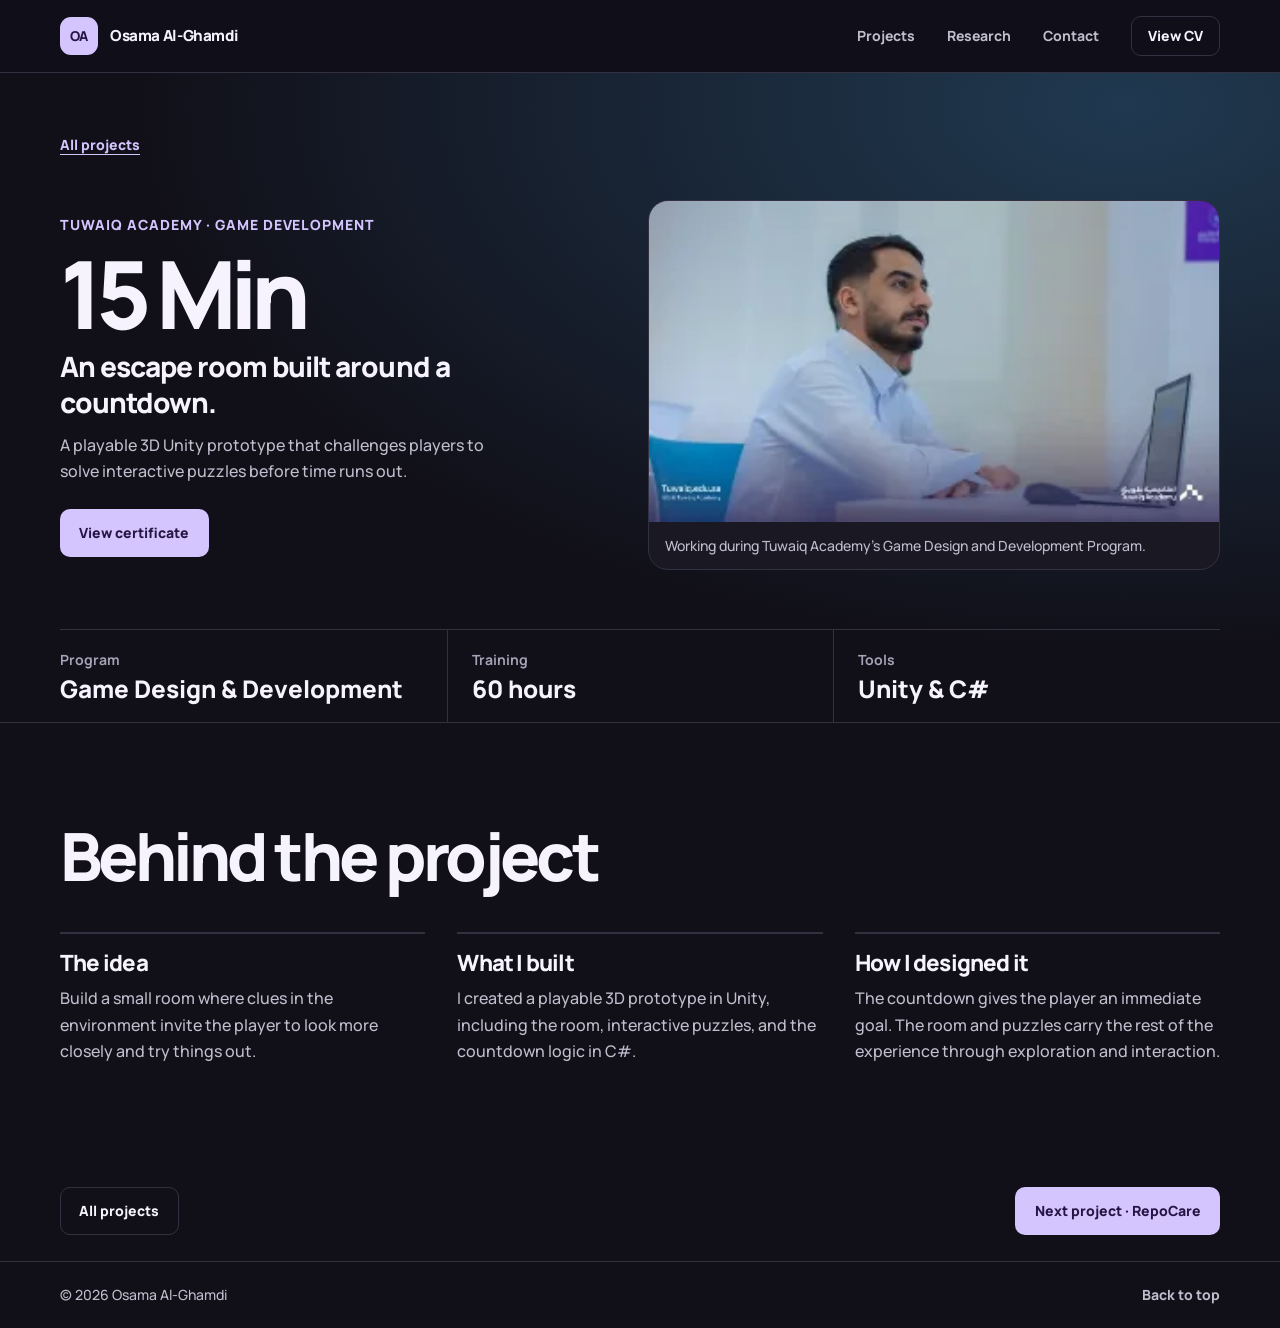
==== projects/15-min/index.html @ 0b1d333f "Refresh portfolio and add project case studies" ====
<!doctype html>
<html lang="en" class="no-js">
<head>
  <meta charset="utf-8">
  <meta name="viewport" content="width=device-width, initial-scale=1">
  <title>15 Min | Osama Al-Ghamdi</title>
  <meta name="description" content="A playable 3D Unity prototype that challenges players to solve interactive puzzles before time runs out.">
  <meta name="theme-color" content="#111019">
  <link rel="icon" href="../../assets/images/monogram.svg" type="image/svg+xml">
  <link rel="preload" href="../../assets/fonts/manrope-latin.woff2" as="font" type="font/woff2" crossorigin>
  <link rel="stylesheet" href="../../css/style.css">
  <script src="../../js/main.js" defer></script>
</head>
<body class="case-page case-15-min">
  <a class="skip-link" href="#main-content">Skip to content</a>
  <header class="site-header">
    <div class="container nav-wrap">
      <a class="brand" href="../../index.html"><span class="monogram" aria-hidden="true">OA</span><span>Osama Al-Ghamdi</span></a>
      <button class="nav-toggle" type="button" aria-expanded="false" aria-controls="primary-nav">Menu</button>
      <nav class="primary-nav" id="primary-nav" aria-label="Primary navigation">
        <a href="../../index.html#projects">Projects</a>
        <a href="../../index.html#research">Research</a>
        <a href="../../index.html#contact">Contact</a>
        <a class="button button-outline" href="../../assets/documents/osama-alghamdi-cv.pdf" target="_blank" rel="noopener">View CV</a>
      </nav>
    </div>
  </header>

  <main id="main-content" tabindex="-1">
    <section class="case-hero" aria-labelledby="case-title">
      <div class="container">
        <a class="case-back" href="../../index.html#projects">All projects</a>
        <div class="case-layout">
          <div class="case-copy">
            <p class="eyebrow">Tuwaiq Academy · Game development</p>
            <h1 id="case-title">15 Min</h1>
            <p class="case-lead">An escape room built around a countdown.</p>
            <p>A playable 3D Unity prototype that challenges players to solve interactive puzzles before time runs out.</p>
            <div class="action-row">
              <a class="button" href="../../assets/certificates/game-design-tuwaiq.pdf" target="_blank" rel="noopener">View certificate</a>
            </div>
          </div>
          <figure class="case-photo"><img src="media/tuwaiq-academy.webp" alt="Osama working at a laptop during the Tuwaiq Academy program" width="320" height="180" fetchpriority="high"><figcaption>Working during Tuwaiq Academy’s Game Design and Development Program.</figcaption></figure>
        </div>
      </div>
      <dl class="container case-facts">
        <div><dt>Program</dt><dd>Game Design &amp; Development</dd></div>
        <div><dt>Training</dt><dd>60 hours</dd></div>
        <div><dt>Tools</dt><dd>Unity &amp; C#</dd></div>
      </dl>
    </section>

    <section class="section" aria-labelledby="case-details">
      <div class="container">
        <div class="section-heading"><h2 id="case-details">Behind the project</h2></div>
        <div class="case-notes">
        <article><h3>The idea</h3><p>Build a small room where clues in the environment invite the player to look more closely and try things out.</p></article>
        <article><h3>What I built</h3><p>I created a playable 3D prototype in Unity, including the room, interactive puzzles, and the countdown logic in C#.</p></article>
        <article><h3>How I designed it</h3><p>The countdown gives the player an immediate goal. The room and puzzles carry the rest of the experience through exploration and interaction.</p></article>
        </div>
      </div>
    </section>

    <div class="container case-next">
      <a class="button button-outline" href="../../index.html#projects">All projects</a>
      <a class="button" href="../repocare/index.html">Next project · RepoCare</a>
    </div>
  </main>

  <footer class="site-footer">
    <div class="container footer-wrap">
      <p>© <span id="current-year">2026</span> Osama Al-Ghamdi</p>
      <a href="#main-content">Back to top</a>
    </div>
  </footer>
</body>
</html>
---- css/style.css ----
@font-face {
  font-family: Manrope;
  src: url("../assets/fonts/manrope-latin.woff2") format("woff2");
  font-style: normal;
  font-weight: 400 800;
  font-display: swap;
}

:root {
  color-scheme: dark;
  --canvas: #111019;
  --surface: #191823;
  --surface-muted: #15141e;
  --line: #333141;
  --ink: #f6f3ff;
  --muted: #c0bdcd;
  --quiet: #a6a2b7;
  --accent: #d5c5ff;
  --accent-hover: #e6dcff;
  --accent-ink: #241643;
  --container: 1160px;
  --header-height: 72px;
  --gutter: clamp(1rem, 4.4vw, 3.5rem);
  --radius: 20px;
}

*, *::before, *::after {
  box-sizing: border-box;
}

html {
  scroll-behavior: smooth;
  scroll-padding-block-start: calc(var(--header-height) + 1.5rem);
}

body {
  margin: 0;
  background: var(--canvas);
  color: var(--ink);
  font: 500 1rem/1.65 Manrope, system-ui, sans-serif;
}

img {
  display: block;
  max-width: 100%;
}

h1, h2, h3, p, figure {
  margin: 0;
}

h1, h2, h3 {
  line-height: 1.12;
  text-wrap: balance;
}

h2 {
  font-size: clamp(2.5rem, 5.2vw, 4.4rem);
  font-weight: 800;
  letter-spacing: -.055em;
}

h3 {
  font-size: 1.4rem;
  font-weight: 800;
  letter-spacing: -.035em;
}

p {
  color: var(--muted);
}

a {
  color: inherit;
  text-decoration: none;
}

button {
  font: inherit;
}

:focus-visible {
  outline: 2px solid var(--accent);
  outline-offset: 4px;
}

::selection {
  background: var(--accent);
  color: var(--accent-ink);
}

.container {
  width: min(calc(100% - var(--gutter) * 2), var(--container));
  margin-inline: auto;
}

.skip-link {
  position: fixed;
  inset: .75rem auto auto .75rem;
  z-index: 10;
  padding: .55rem .8rem;
  transform: translateY(-150%);
  border-radius: .5rem;
  background: var(--accent);
  color: var(--accent-ink);
}

.skip-link:focus-visible {
  transform: none;
}

.site-header {
  position: sticky;
  z-index: 5;
  top: 0;
  border-bottom: 1px solid var(--line);
  background: #111019f5;
  backdrop-filter: blur(16px);
}

.nav-wrap, .brand, .primary-nav {
  display: flex;
  align-items: center;
}

.nav-wrap {
  min-height: var(--header-height);
  justify-content: space-between;
  gap: 1.5rem;
}

.brand {
  gap: .75rem;
  font-size: .95rem;
  font-weight: 800;
  letter-spacing: -.025em;
}

.monogram {
  display: grid;
  width: 38px;
  height: 38px;
  place-items: center;
  flex: none;
  border-radius: 11px;
  background: var(--accent);
  color: var(--accent-ink);
  font-size: .85rem;
  letter-spacing: -.045em;
}

.primary-nav {
  gap: clamp(1rem, 2.5vw, 2.25rem);
}

.primary-nav > a:not(.button) {
  display: inline-flex;
  min-height: 44px;
  align-items: center;
  color: var(--muted);
  font-size: .875rem;
  font-weight: 750;
}

.primary-nav > a:not(.button):hover,
.primary-nav > a[aria-current="location"]:not(.button) {
  color: var(--accent);
}

.nav-toggle {
  display: none;
}

.button, .nav-toggle {
  min-height: 48px;
  align-items: center;
  justify-content: center;
  padding: .6rem 1.15rem;
  border: 1px solid transparent;
  border-radius: 10px;
  cursor: pointer;
  font-size: .875rem;
  font-weight: 800;
  line-height: 1.3;
  text-align: center;
  transition: background-color .18s, border-color .18s, color .18s;
}

.button {
  display: inline-flex;
  background: var(--accent);
  color: var(--accent-ink);
}

.button:hover {
  background: var(--accent-hover);
}

.button-outline, .nav-toggle {
  border-color: var(--line);
  background: transparent;
  color: var(--ink);
}

.button-outline:hover, .nav-toggle:hover {
  border-color: var(--accent);
  background: #292335;
  color: var(--accent-hover);
}

.primary-nav .button {
  min-height: 40px;
  padding-inline: 1rem;
}

.action-row {
  display: flex;
  flex-wrap: wrap;
  gap: .65rem;
}

.hero {
  padding-top: clamp(3rem, 6vw, 5.25rem);
  border-bottom: 1px solid var(--line);
  background:
    radial-gradient(ellipse at 87% 12%, #322249 0%, transparent 50%),
    linear-gradient(160deg, #171420, var(--canvas) 68%);
}

.hero-grid {
  display: grid;
  grid-template-columns: minmax(0, 1.24fr) minmax(0, .86fr);
  align-items: center;
  gap: clamp(2.25rem, 7vw, 7rem);
}

.eyebrow {
  color: var(--accent);
  font-size: .875rem;
  font-weight: 800;
  letter-spacing: .07em;
  text-transform: uppercase;
}

.role {
  margin-bottom: 1.15rem;
}

.hero h1 {
  font-size: clamp(4rem, 8.3vw, 7.9rem);
  font-weight: 800;
  letter-spacing: -.065em;
  line-height: .98;
  text-wrap: initial;
}

.hero h1 span {
  color: var(--accent);
}

.hero-lead {
  max-width: 40ch;
  margin-block: 1.5rem 1.65rem;
  font-size: clamp(1rem, 1.7vw, 1.24rem);
}

.availability {
  display: flex;
  align-items: center;
  gap: .55rem;
  margin-top: 1.25rem;
  font-size: .875rem;
  font-weight: 750;
}

.availability::before {
  width: .5rem;
  height: .5rem;
  flex: none;
  border-radius: 50%;
  background: #8edab2;
  content: "";
}

.social-links {
  display: flex;
  flex-wrap: wrap;
  gap: 1.4rem;
  margin: .15rem 0 0;
  padding: 0;
  list-style: none;
}

.social-links a, .footer-wrap a {
  display: inline-flex;
  min-height: 40px;
  align-items: center;
  color: var(--muted);
  font-size: .875rem;
  font-weight: 750;
}

.social-links a:hover, .footer-wrap a:hover {
  color: var(--accent);
  text-decoration: underline;
  text-underline-offset: .25em;
}

.portrait {
  overflow: hidden;
  border: 1px solid #4c405b;
  border-radius: var(--radius);
  background: #1c1827;
  box-shadow: 0 24px 55px #07060d55;
}

.portrait img {
  width: 100%;
  height: auto;
  aspect-ratio: 1.02;
  object-fit: cover;
  object-position: 50% 44%;
}

.portrait figcaption {
  display: flex;
  flex-wrap: wrap;
  justify-content: space-between;
  gap: .25rem 1rem;
  padding: .75rem 1rem;
  color: var(--muted);
  font-size: .8125rem;
  font-weight: 700;
}

.highlights {
  display: grid;
  grid-template-columns: repeat(4, minmax(0, 1fr));
  margin-top: clamp(2.25rem, 5vw, 3.75rem);
  margin-bottom: 0;
  padding: 0;
  border-top: 1px solid var(--line);
  list-style: none;
}

.highlights li + li {
  border-inline-start: 1px solid var(--line);
}

.highlights a {
  display: grid;
  gap: .2rem;
  height: 100%;
  align-content: center;
  padding: 1.1rem clamp(.8rem, 2vw, 1.65rem);
}

.highlights li:first-child a {
  padding-inline-start: 0;
}

.highlights strong {
  color: var(--ink);
  font-size: clamp(1.25rem, 2.5vw, 1.8rem);
  font-weight: 800;
  letter-spacing: -.04em;
  line-height: 1.15;
}

.highlights small {
  font-size: .7em;
  color: var(--quiet);
}

.highlights span {
  color: var(--muted);
  font-size: .875rem;
}

.highlights a:hover strong {
  color: var(--accent);
}

.section {
  padding-block: clamp(3.75rem, 7.5vw, 7rem);
}

#projects {
  padding-top: clamp(3.75rem, 6vw, 5rem);
}

.section-muted {
  border-block: 1px solid var(--line);
  background: var(--surface-muted);
}

.section-heading {
  margin-bottom: clamp(1.4rem, 3vw, 2.6rem);
}

.section-heading p {
  max-width: 55ch;
  margin-top: .7rem;
}

.featured-grid, .project-grid, .skills-grid {
  display: grid;
  gap: clamp(.85rem, 2vw, 1.4rem);
}

.featured-grid {
  grid-template-columns: repeat(2, minmax(0, 1fr));
}

.project-grid, .skills-grid {
  grid-template-columns: repeat(3, minmax(0, 1fr));
}

.project-card, .skill-group {
  border: 1px solid var(--line);
  border-radius: var(--radius);
  background: var(--surface);
}

.project-card {
  display: flex;
  flex-direction: column;
  min-width: 0;
  transition: border-color .18s;
}

.project-card:hover, .project-card:focus-within {
  border-color: #7a6a98;
}

.project-visual {
  position: relative;
  min-height: 156px;
  aspect-ratio: 2.35;
  overflow: hidden;
  border-radius: calc(var(--radius) - 1px) calc(var(--radius) - 1px) 0 0;
}

.project-visual img {
  position: absolute;
  inset: 0;
  width: 100%;
  height: 100%;
  object-fit: cover;
}

.repocare-visual {
  background: #f5f7fb;
}

.repocare-visual img {
  object-fit: contain;
}

.rafiq-visual, .airquest-visual {
  background: #211a26;
}

.rafiq-visual img {
  object-position: center 65%;
}

.airquest-visual img {
  object-position: center 39%;
}

.tuwaiq-visual img {
  object-position: center 48%;
}

.project-content {
  display: flex;
  flex-grow: 1;
  flex-direction: column;
  align-items: flex-start;
  padding: clamp(1.15rem, 2.6vw, 1.8rem);
}

.featured-card h3 {
  font-size: clamp(1.85rem, 3.1vw, 2.45rem);
  letter-spacing: -.055em;
}

.project-content h3 + p {
  margin-top: .6rem;
}

.project-award, .project-type {
  color: var(--accent);
  font-size: .875rem;
  font-weight: 750;
  margin-bottom: .65rem;
}

.subsection-heading {
  margin-block: clamp(2.3rem, 4vw, 3.5rem) 1rem;
}

.tags {
  display: flex;
  flex-wrap: wrap;
  gap: .4rem;
  margin: .95rem 0 1.05rem;
  padding: 0;
  list-style: none;
}

.tags li {
  padding: .16rem .58rem;
  border: 1px solid var(--line);
  border-radius: 6px;
  color: var(--muted);
  font-size: .8125rem;
  font-weight: 650;
}

.card-links {
  display: flex;
  flex-wrap: wrap;
  column-gap: 1.3rem;
}

.project-content > .card-links {
  margin-top: auto;
}

.card-links a {
  display: inline-flex;
  min-height: 34px;
  align-items: center;
  color: var(--accent);
  font-size: .875rem;
  font-weight: 800;
  text-decoration: underline;
  text-decoration-color: #7e6fa4;
  text-underline-offset: .24em;
}

.card-links a:hover {
  color: var(--accent-hover);
  text-decoration-color: currentColor;
}

.research-card {
  display: grid;
  grid-template-columns: minmax(0, .75fr) minmax(0, 1.75fr);
  overflow: hidden;
  border: 1px solid #514365;
  border-radius: var(--radius);
  background: var(--surface);
}

.research-meta, .research-content {
  padding: clamp(1.3rem, 4.4vw, 3.5rem);
}

.research-meta {
  border-inline-end: 1px solid #514365;
  background: radial-gradient(ellipse at 0 0, #493465, #251c33 82%);
}

.research-meta strong {
  display: block;
  margin-block: .4rem .8rem;
  font-size: clamp(1.8rem, 4vw, 3rem);
  letter-spacing: -.065em;
  line-height: 1.15;
}

.research-meta p + p {
  margin-top: .6rem;
}

.research-content h3 {
  font-size: clamp(2rem, 4.8vw, 3.8rem);
  letter-spacing: -.06em;
}

.paper-title {
  margin-block: .6rem .75rem;
  color: var(--ink);
  font-weight: 800;
}

.research-content .action-row {
  margin-top: 1.4rem;
}

.about-grid, .contact-grid {
  display: grid;
  grid-template-columns: minmax(0, 1fr) minmax(0, .9fr);
  align-items: center;
  gap: clamp(1.5rem, 7vw, 6rem);
}

.about-intro, .contact-grid h2 + p {
  margin-block: 1rem;
}

.facts {
  display: grid;
  grid-template-columns: repeat(2, minmax(0, 1fr));
  margin: 0;
  padding: 1.2rem;
  border: 1px solid var(--line);
  border-radius: var(--radius);
  background: var(--surface);
}

.facts > div {
  padding: .75rem .6rem;
}

.facts dt, .contact-links span, .timeline-meta span + span {
  color: var(--quiet);
  font-size: .875rem;
}

.facts dd {
  margin: .15rem 0 0;
  font-weight: 800;
}

.detail-list {
  margin: 0;
  padding: 0;
  border-top: 1px solid var(--line);
  list-style: none;
}

.detail-list > li {
  display: grid;
  grid-template-columns: minmax(9rem, .31fr) 1fr;
  gap: .7rem 1.7rem;
  padding-block: 1.25rem;
  border-bottom: 1px solid var(--line);
}

.detail-list h3 {
  margin-bottom: .4rem;
}

.detail-label {
  color: var(--accent);
  font-size: .875rem;
  font-weight: 800;
}

.timeline-meta {
  display: grid;
  align-content: start;
  gap: .2rem;
}

.organization {
  margin-bottom: .3rem;
  font-weight: 800;
}

.skill-group {
  padding: 1.25rem;
}

.skill-group .tags {
  margin-bottom: 0;
}

.contact-section {
  background: radial-gradient(ellipse at 16% 0%, #38283f, transparent 70%), #1b1524;
}

.contact-grid p {
  max-width: 42ch;
}

.contact-grid .button {
  margin-top: .25rem;
}

.contact-links {
  display: grid;
  gap: .45rem;
  margin: 0;
  padding: 0;
  list-style: none;
}

.contact-links a {
  display: flex;
  min-height: 52px;
  align-items: baseline;
  justify-content: space-between;
  flex-wrap: wrap;
  gap: .2rem 1rem;
  padding: .8rem 1rem;
  border: 1px solid var(--line);
  border-radius: 9px;
  background: var(--surface);
}

.contact-links a:hover {
  border-color: var(--accent);
}

.contact-links strong {
  overflow-wrap: anywhere;
  font-size: .875rem;
}

.site-footer {
  border-top: 1px solid var(--line);
}

.footer-wrap {
  display: flex;
  flex-wrap: wrap;
  justify-content: space-between;
  align-items: center;
  gap: .45rem 1.2rem;
  padding-block: .8rem;
  font-size: .875rem;
}

@media (max-width: 850px) {
  .hero-grid {
    gap: clamp(1.5rem, 5vw, 3rem);
  }

  .hero h1 {
    font-size: clamp(3.25rem, 8.8vw, 5rem);
  }

  .highlights {
    grid-template-columns: repeat(2, minmax(0, 1fr));
  }

  .highlights li:nth-child(3) {
    border-inline-start: 0;
  }

  .highlights li:nth-child(3) a {
    padding-inline-start: 0;
  }

  .highlights li:nth-child(n + 3) {
    border-top: 1px solid var(--line);
  }

  .project-grid, .skills-grid {
    grid-template-columns: repeat(2, minmax(0, 1fr));
  }

  .about-grid, .contact-grid {
    gap: 1.6rem;
  }
}

@media (max-width: 700px) {
  :root {
    --header-height: 64px;
  }

  .nav-wrap {
    flex-wrap: wrap;
    gap: 0 1rem;
  }

  .nav-toggle {
    display: inline-flex;
    min-height: 42px;
    padding-inline: .85rem;
  }

  .primary-nav {
    position: absolute;
    inset: calc(100% + .5rem) var(--gutter) auto;
    display: none;
    flex-direction: column;
    align-items: stretch;
    gap: .15rem;
    max-height: calc(100vh - var(--header-height) - 1.5rem);
    overflow: auto;
    padding: .65rem;
    border: 1px solid var(--line);
    border-radius: 12px;
    background: var(--surface);
    box-shadow: 0 15px 35px #07060d75;
  }

  .primary-nav.is-open {
    display: flex;
  }

  .primary-nav > a:not(.button) {
    padding-inline: .7rem;
  }

  .no-js .site-header {
    position: static;
  }

  .no-js .nav-toggle {
    display: none;
  }

  .no-js .primary-nav {
    position: static;
    display: flex;
    width: 100%;
    flex-direction: row;
    flex-wrap: wrap;
    align-items: center;
    justify-content: flex-start;
    padding: 0 0 .35rem;
    border: 0;
    box-shadow: none;
    background: transparent;
  }

  .no-js .brand {
    min-height: var(--header-height);
  }

  .hero-grid, .about-grid, .contact-grid, .research-card {
    grid-template-columns: minmax(0, 1fr);
  }

  .hero h1 {
    font-size: clamp(3.1rem, 13.2vw, 5.6rem);
  }

  .portrait {
    width: min(100%, 28rem);
  }

  .portrait img {
    aspect-ratio: 1.26;
    object-position: 50% 43%;
  }

  .research-meta {
    border-inline-end: 0;
    border-bottom: 1px solid #514365;
  }
}

@media (max-width: 570px) {
  .featured-grid, .project-grid, .skills-grid {
    grid-template-columns: minmax(0, 1fr);
  }

  .detail-list > li {
    grid-template-columns: minmax(0, 1fr);
  }
}

@media (max-width: 370px) {
  .brand {
    gap: .4rem;
    font-size: .85rem;
  }

  .role {
    letter-spacing: .03em;
  }

  .facts {
    grid-template-columns: minmax(0, 1fr);
    padding: .6rem;
  }
}

@media (prefers-reduced-motion: reduce) {
  html {
    scroll-behavior: auto;
  }

  *, *::before, *::after {
    transition-duration: .01ms !important;
  }
}

.case-page {
  --case-tint: #342847;
}

.case-rafiq-al-hajj {
  --case-tint: #1b493d;
}

.case-airquest {
  --case-tint: #38245a;
}

.case-15-min {
  --case-tint: #203950;
}

.case-hero {
  padding-top: clamp(1.8rem, 4vw, 3.25rem);
  border-bottom: 1px solid var(--line);
  background: radial-gradient(ellipse at 88% 5%, var(--case-tint), transparent 62%);
}

.case-back {
  display: inline-flex;
  min-height: 40px;
  align-items: center;
  margin-bottom: clamp(1rem, 3vw, 2.25rem);
  color: var(--accent);
  font-size: .875rem;
  font-weight: 800;
  text-decoration: underline;
  text-underline-offset: .3em;
}

.case-back:hover {
  color: var(--accent-hover);
}

.case-layout {
  display: grid;
  grid-template-columns: minmax(0, .95fr) minmax(0, 1.05fr);
  align-items: center;
  gap: clamp(1.5rem, 5.5vw, 5rem);
}

.case-copy h1 {
  margin-block: .65rem .55rem;
  font-size: clamp(3.1rem, 7.35vw, 7.15rem);
  font-weight: 800;
  letter-spacing: -.075em;
  line-height: .98;
}

.case-copy p {
  max-width: 46ch;
}

.case-copy .case-lead {
  margin-bottom: .7rem;
  color: var(--ink);
  font-size: clamp(1.15rem, 2.4vw, 1.75rem);
  font-weight: 800;
  letter-spacing: -.035em;
  line-height: 1.3;
}

.case-copy .action-row {
  margin-top: 1.5rem;
}

.case-photo {
  width: 100%;
  overflow: hidden;
  border: 1px solid var(--line);
  border-radius: var(--radius);
  background: var(--surface);
}

.case-photo img {
  width: 100%;
  height: auto;
}

.case-photo figcaption {
  padding: .75rem 1rem;
  color: var(--muted);
  font-size: .875rem;
}

.case-layout .case-photo img {
  aspect-ratio: 1.35;
  object-fit: cover;
  object-position: center 55%;
}

.case-rafiq-al-hajj .case-layout img {
  object-position: center 66%;
}

.case-airquest .case-layout img {
  object-position: center 42%;
}

.case-15-min .case-layout img {
  aspect-ratio: 16 / 9;
}

.case-facts {
  display: grid;
  grid-template-columns: repeat(3, minmax(0, 1fr));
  margin-block: clamp(1.8rem, 5vw, 3.7rem) 0;
  border-top: 1px solid var(--line);
}

.case-facts > div {
  padding: 1.1rem clamp(.7rem, 2.3vw, 1.5rem);
}

.case-facts > div:first-child {
  padding-inline-start: 0;
}

.case-facts > div + div {
  border-inline-start: 1px solid var(--line);
}

.case-facts dt {
  color: var(--quiet);
  font-size: .875rem;
  font-weight: 700;
}

.case-facts dd {
  margin: .2rem 0 0;
  color: var(--ink);
  font-size: clamp(1.05rem, 1.9vw, 1.55rem);
  font-weight: 800;
  line-height: 1.24;
}

.case-notes {
  display: grid;
  grid-template-columns: repeat(3, minmax(0, 1fr));
  gap: clamp(1.15rem, 3vw, 2rem);
}

.case-notes article {
  padding-top: 1rem;
  border-top: 2px solid var(--line);
}

.case-notes p {
  margin-top: .65rem;
}

.case-gallery .case-photo {
  width: min(100%, 900px);
}

.case-gallery a {
  display: block;
}

.case-gallery a:focus-visible {
  outline-offset: -4px;
}

.case-airquest .case-gallery .case-photo {
  max-width: 27rem;
}

.case-next {
  display: flex;
  flex-wrap: wrap;
  justify-content: space-between;
  gap: .65rem;
  padding-block: 1.65rem;
}

@media (max-width: 700px) {
  .case-layout, .case-notes {
    grid-template-columns: minmax(0, 1fr);
  }

  .case-layout .case-photo {
    width: min(100%, 34rem);
  }
}

@media (max-width: 560px) {
  .case-facts {
    grid-template-columns: minmax(0, 1fr);
  }

  .case-facts > div {
    padding: .8rem 0;
  }

  .case-facts > div + div {
    border-top: 1px solid var(--line);
    border-inline-start: 0;
  }
}
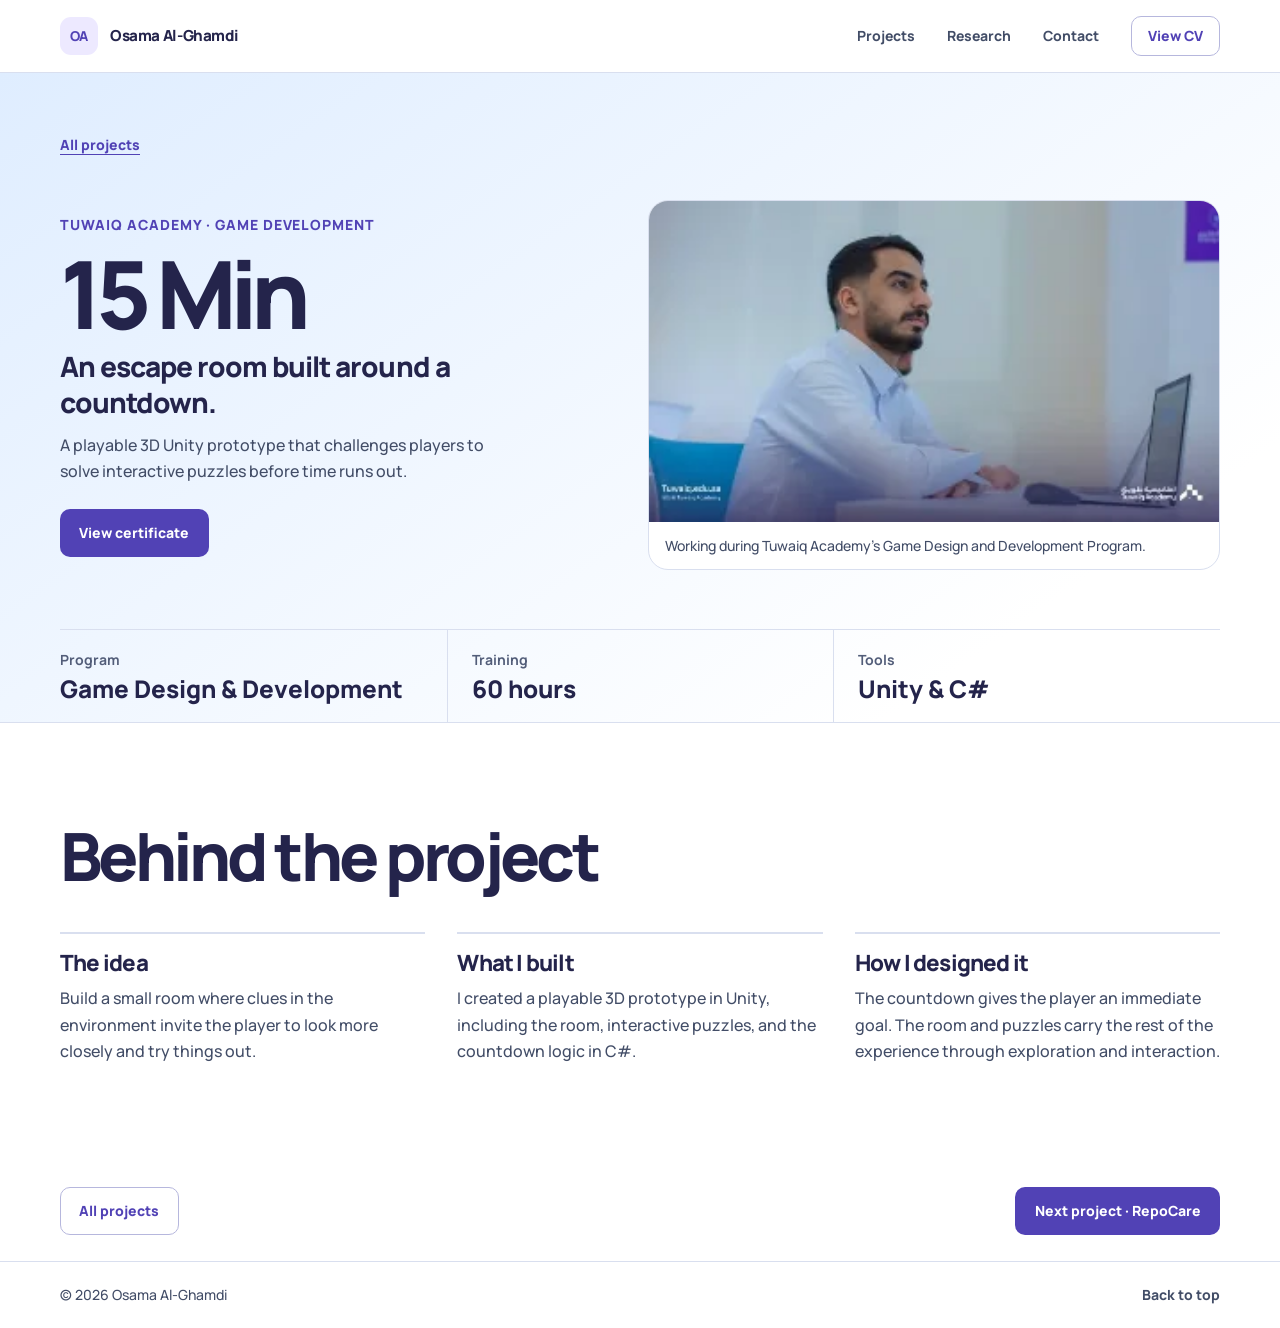
==== commit 2e56a626: "Use a bright pastel palette across the portfolio" ====
--- a/projects/15-min/index.html
+++ b/projects/15-min/index.html
@@ -5,7 +5,7 @@
   <meta name="viewport" content="width=device-width, initial-scale=1">
   <title>15 Min | Osama Al-Ghamdi</title>
   <meta name="description" content="A playable 3D Unity prototype that challenges players to solve interactive puzzles before time runs out.">
-  <meta name="theme-color" content="#111019">
+  <meta name="theme-color" content="#ffffff">
   <link rel="icon" href="../../assets/images/monogram.svg" type="image/svg+xml">
   <link rel="preload" href="../../assets/fonts/manrope-latin.woff2" as="font" type="font/woff2" crossorigin>
   <link rel="stylesheet" href="../../css/style.css">
--- a/css/style.css
+++ b/css/style.css
@@ -7,17 +7,19 @@
 }
 
 :root {
-  color-scheme: dark;
-  --canvas: #111019;
-  --surface: #191823;
-  --surface-muted: #15141e;
-  --line: #333141;
-  --ink: #f6f3ff;
-  --muted: #c0bdcd;
-  --quiet: #a6a2b7;
-  --accent: #d5c5ff;
-  --accent-hover: #e6dcff;
-  --accent-ink: #241643;
+  color-scheme: light;
+  --canvas: #ffffff;
+  --surface: #ffffff;
+  --surface-muted: #f5f7ff;
+  --line: #d9dfef;
+  --ink: #24244b;
+  --muted: #424d67;
+  --quiet: #525d79;
+  --accent: #5142b5;
+  --accent-hover: #392986;
+  --accent-ink: #ffffff;
+  --accent-soft: #ede9ff;
+  --card-shadow: 0 12px 32px #3432600d;
   --container: 1160px;
   --header-height: 72px;
   --gutter: clamp(1rem, 4.4vw, 3.5rem);
@@ -85,8 +87,8 @@
 }
 
 ::selection {
-  background: var(--accent);
-  color: var(--accent-ink);
+  background: var(--accent-soft);
+  color: var(--accent-hover);
 }
 
 .container {
@@ -114,7 +116,7 @@
   z-index: 5;
   top: 0;
   border-bottom: 1px solid var(--line);
-  background: #111019f5;
+  background: #fffffff5;
   backdrop-filter: blur(16px);
 }
 
@@ -143,8 +145,8 @@
   place-items: center;
   flex: none;
   border-radius: 11px;
-  background: var(--accent);
-  color: var(--accent-ink);
+  background: var(--accent-soft);
+  color: var(--accent);
   font-size: .85rem;
   letter-spacing: -.045em;
 }
@@ -197,14 +199,14 @@
 }
 
 .button-outline, .nav-toggle {
-  border-color: var(--line);
-  background: transparent;
-  color: var(--ink);
+  border-color: #b6b7dd;
+  background: var(--surface);
+  color: var(--accent);
 }
 
 .button-outline:hover, .nav-toggle:hover {
   border-color: var(--accent);
-  background: #292335;
+  background: var(--accent-soft);
   color: var(--accent-hover);
 }
 
@@ -223,8 +225,9 @@
   padding-top: clamp(3rem, 6vw, 5.25rem);
   border-bottom: 1px solid var(--line);
   background:
-    radial-gradient(ellipse at 87% 12%, #322249 0%, transparent 50%),
-    linear-gradient(160deg, #171420, var(--canvas) 68%);
+    radial-gradient(ellipse at 88% 10%, #e9e2ff, transparent 58%),
+    radial-gradient(ellipse at 5% 100%, #e2f8ee, transparent 54%),
+    linear-gradient(165deg, #eef5ff, #fbfcff 78%);
 }
 
 .hero-grid {
@@ -278,7 +281,7 @@
   height: .5rem;
   flex: none;
   border-radius: 50%;
-  background: #8edab2;
+  background: #178060;
   content: "";
 }
 
@@ -308,10 +311,10 @@
 
 .portrait {
   overflow: hidden;
-  border: 1px solid #4c405b;
+  border: 1px solid var(--line);
   border-radius: var(--radius);
-  background: #1c1827;
-  box-shadow: 0 24px 55px #07060d55;
+  background: var(--surface);
+  box-shadow: 0 24px 55px #463a8524;
 }
 
 .portrait img {
@@ -426,11 +429,13 @@
   display: flex;
   flex-direction: column;
   min-width: 0;
-  transition: border-color .18s;
+  box-shadow: var(--card-shadow);
+  transition: border-color .18s, box-shadow .18s;
 }
 
 .project-card:hover, .project-card:focus-within {
-  border-color: #7a6a98;
+  border-color: #a39adc;
+  box-shadow: 0 14px 32px #5142b51a;
 }
 
 .project-visual {
@@ -458,7 +463,7 @@
 }
 
 .rafiq-visual, .airquest-visual {
-  background: #211a26;
+  background: var(--accent-soft);
 }
 
 .rafiq-visual img {
@@ -537,7 +542,7 @@
   font-size: .875rem;
   font-weight: 800;
   text-decoration: underline;
-  text-decoration-color: #7e6fa4;
+  text-decoration-color: #8c7fd2;
   text-underline-offset: .24em;
 }
 
@@ -550,7 +555,7 @@
   display: grid;
   grid-template-columns: minmax(0, .75fr) minmax(0, 1.75fr);
   overflow: hidden;
-  border: 1px solid #514365;
+  border: 1px solid var(--line);
   border-radius: var(--radius);
   background: var(--surface);
 }
@@ -560,13 +565,14 @@
 }
 
 .research-meta {
-  border-inline-end: 1px solid #514365;
-  background: radial-gradient(ellipse at 0 0, #493465, #251c33 82%);
+  border-inline-end: 1px solid var(--line);
+  background: linear-gradient(145deg, #e7e0ff, #f3eeff 70%);
 }
 
 .research-meta strong {
   display: block;
   margin-block: .4rem .8rem;
+  color: var(--accent-hover);
   font-size: clamp(1.8rem, 4vw, 3rem);
   letter-spacing: -.065em;
   line-height: 1.15;
@@ -671,7 +677,7 @@
 }
 
 .contact-section {
-  background: radial-gradient(ellipse at 16% 0%, #38283f, transparent 70%), #1b1524;
+  background: linear-gradient(125deg, #e0f6ed, #edf2ff 74%);
 }
 
 .contact-grid p {
@@ -789,7 +795,7 @@
     border: 1px solid var(--line);
     border-radius: 12px;
     background: var(--surface);
-    box-shadow: 0 15px 35px #07060d75;
+    box-shadow: 0 15px 35px #36326526;
   }
 
   .primary-nav.is-open {
@@ -845,7 +851,7 @@
 
   .research-meta {
     border-inline-end: 0;
-    border-bottom: 1px solid #514365;
+    border-bottom: 1px solid var(--line);
   }
 }
 
@@ -886,25 +892,25 @@
 }
 
 .case-page {
-  --case-tint: #342847;
+  --case-tint: #eee6ff;
 }
 
 .case-rafiq-al-hajj {
-  --case-tint: #1b493d;
+  --case-tint: #dcf6e9;
 }
 
 .case-airquest {
-  --case-tint: #38245a;
+  --case-tint: #e8e4ff;
 }
 
 .case-15-min {
-  --case-tint: #203950;
+  --case-tint: #dfedff;
 }
 
 .case-hero {
   padding-top: clamp(1.8rem, 4vw, 3.25rem);
   border-bottom: 1px solid var(--line);
-  background: radial-gradient(ellipse at 88% 5%, var(--case-tint), transparent 62%);
+  background: linear-gradient(145deg, var(--case-tint), #ffffff 82%);
 }
 
 .case-back {
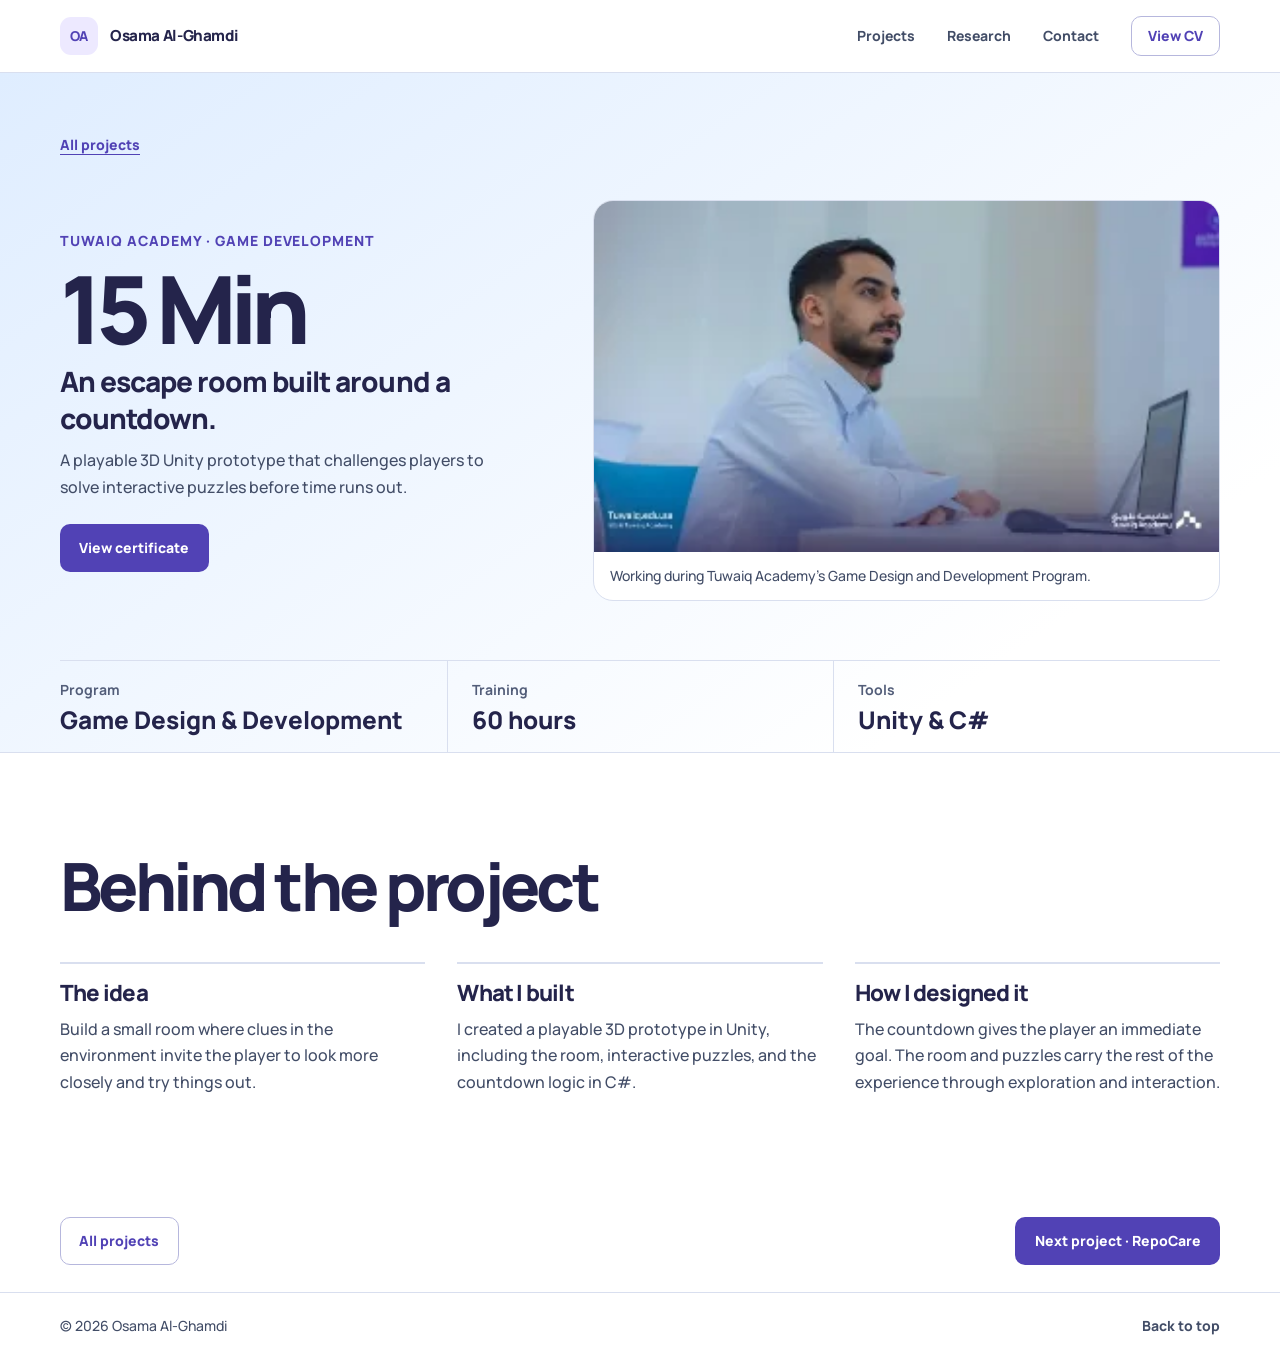
==== commit d53f36c9: "Give portfolio photos more room" ====
--- a/projects/15-min/index.html
+++ b/projects/15-min/index.html
@@ -40,7 +40,7 @@
               <a class="button" href="../../assets/certificates/game-design-tuwaiq.pdf" target="_blank" rel="noopener">View certificate</a>
             </div>
           </div>
-          <figure class="case-photo"><img src="media/tuwaiq-academy.webp" alt="Osama working at a laptop during the Tuwaiq Academy program" width="320" height="180" fetchpriority="high"><figcaption>Working during Tuwaiq Academy’s Game Design and Development Program.</figcaption></figure>
+          <figure class="case-photo"><a class="photo-link" href="media/tuwaiq-academy.webp" aria-label="Open full project photo"><img src="media/tuwaiq-academy.webp" alt="Osama working at a laptop during the Tuwaiq Academy program" width="320" height="180" fetchpriority="high"></a><figcaption>Working during Tuwaiq Academy’s Game Design and Development Program.</figcaption></figure>
         </div>
       </div>
       <dl class="container case-facts">
--- a/css/style.css
+++ b/css/style.css
@@ -232,7 +232,7 @@
 
 .hero-grid {
   display: grid;
-  grid-template-columns: minmax(0, 1.24fr) minmax(0, .86fr);
+  grid-template-columns: minmax(0, 1.17fr) minmax(0, .93fr);
   align-items: center;
   gap: clamp(2.25rem, 7vw, 7rem);
 }
@@ -440,8 +440,8 @@
 
 .project-visual {
   position: relative;
-  min-height: 156px;
-  aspect-ratio: 2.35;
+  min-height: 176px;
+  aspect-ratio: 1.65;
   overflow: hidden;
   border-radius: calc(var(--radius) - 1px) calc(var(--radius) - 1px) 0 0;
 }
@@ -454,12 +454,8 @@
   object-fit: cover;
 }
 
-.repocare-visual {
-  background: #f5f7fb;
-}
-
 .repocare-visual img {
-  object-fit: contain;
+  object-position: center 55%;
 }
 
 .rafiq-visual, .airquest-visual {
@@ -467,11 +463,11 @@
 }
 
 .rafiq-visual img {
-  object-position: center 65%;
+  object-position: center 62%;
 }
 
 .airquest-visual img {
-  object-position: center 39%;
+  object-position: center 44%;
 }
 
 .tuwaiq-visual img {
@@ -841,11 +837,11 @@
   }
 
   .portrait {
-    width: min(100%, 28rem);
+    width: min(100%, 34rem);
   }
 
   .portrait img {
-    aspect-ratio: 1.26;
+    aspect-ratio: 1.09;
     object-position: 50% 43%;
   }
 
@@ -931,7 +927,7 @@
 
 .case-layout {
   display: grid;
-  grid-template-columns: minmax(0, .95fr) minmax(0, 1.05fr);
+  grid-template-columns: minmax(0, .85fr) minmax(0, 1.15fr);
   align-items: center;
   gap: clamp(1.5rem, 5.5vw, 5rem);
 }
@@ -986,12 +982,17 @@
   object-position: center 55%;
 }
 
+.case-rafiq-al-hajj .case-layout img,
+.case-airquest .case-layout img {
+  aspect-ratio: 1.04;
+}
+
 .case-rafiq-al-hajj .case-layout img {
-  object-position: center 66%;
+  object-position: center 62%;
 }
 
 .case-airquest .case-layout img {
-  object-position: center 42%;
+  object-position: center 43%;
 }
 
 .case-15-min .case-layout img {
@@ -1047,14 +1048,19 @@
 }
 
 .case-gallery .case-photo {
-  width: min(100%, 900px);
-}
-
-.case-gallery a {
+  width: min(100%, var(--gallery-width, 900px));
+}
+
+.case-repocare {
+  --gallery-width: 1304px;
+}
+
+.photo-link {
   display: block;
-}
-
-.case-gallery a:focus-visible {
+  cursor: zoom-in;
+}
+
+.photo-link:focus-visible {
   outline-offset: -4px;
 }
 
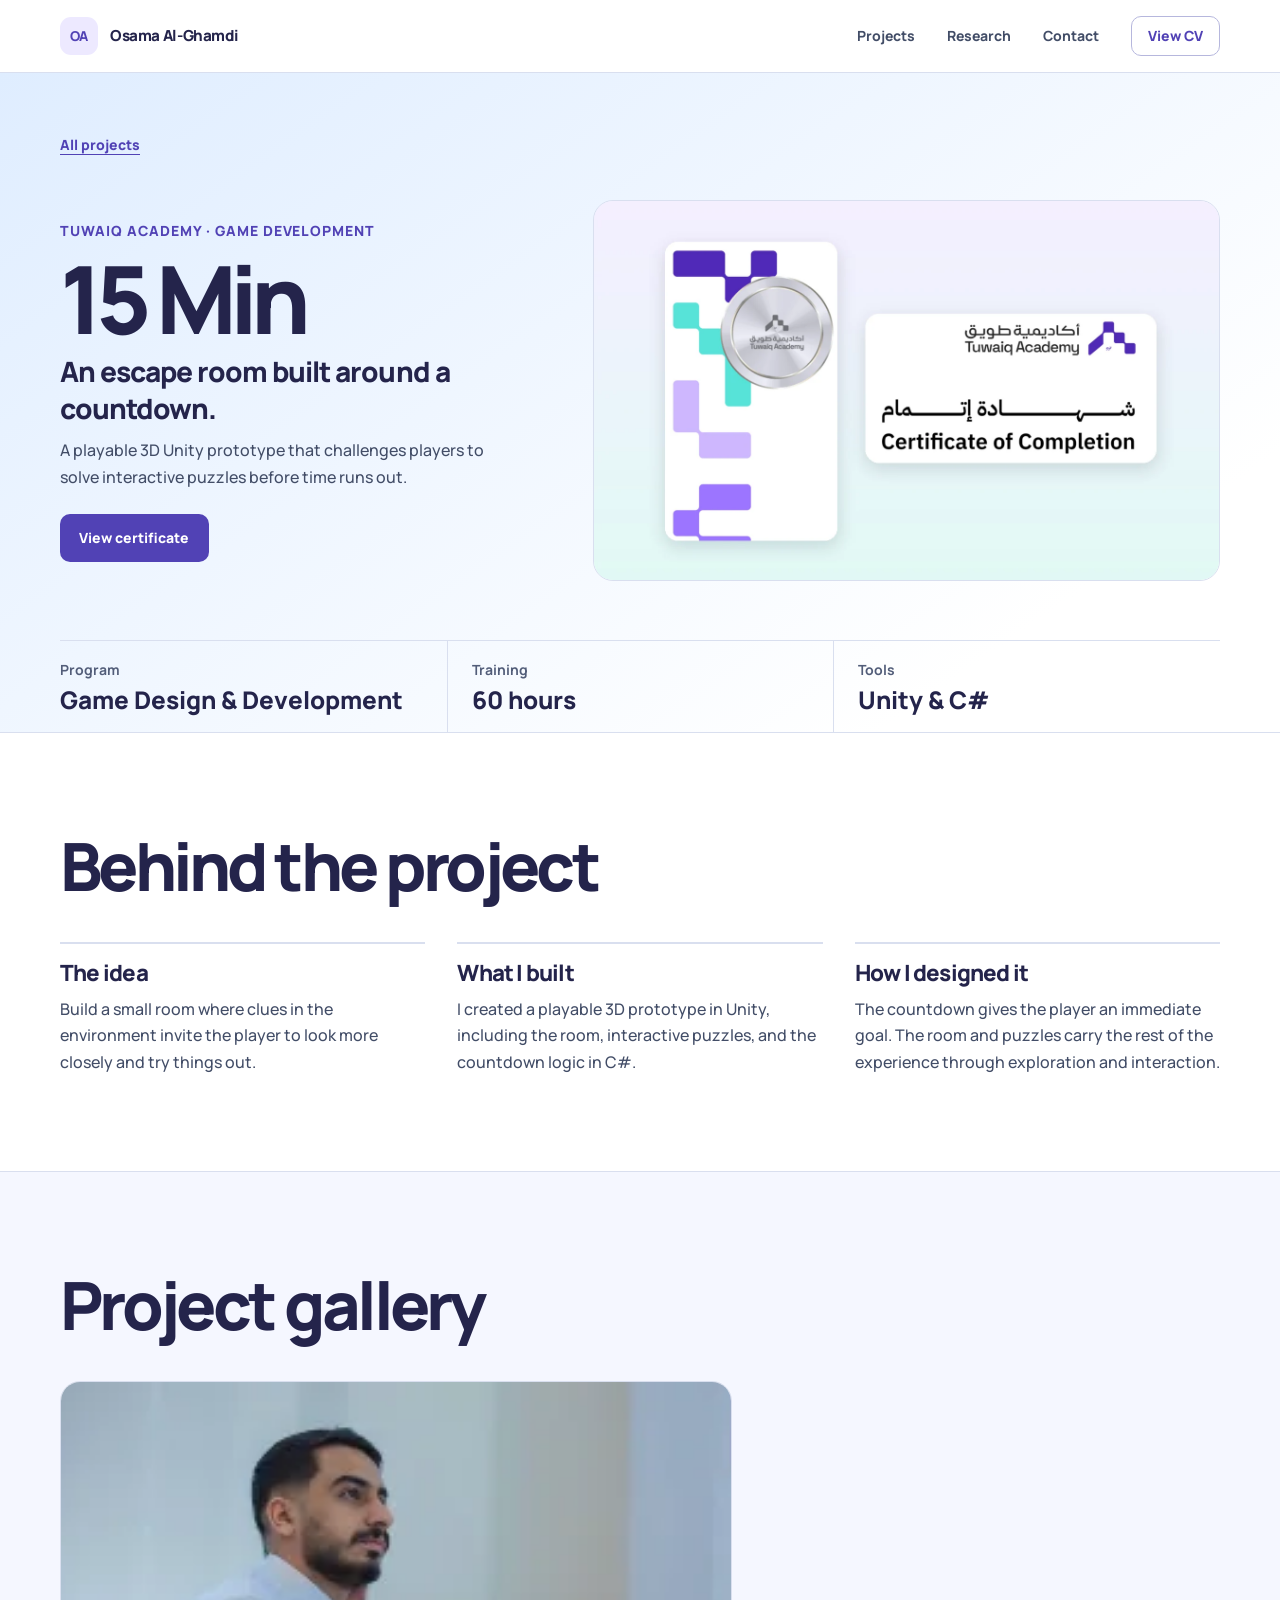
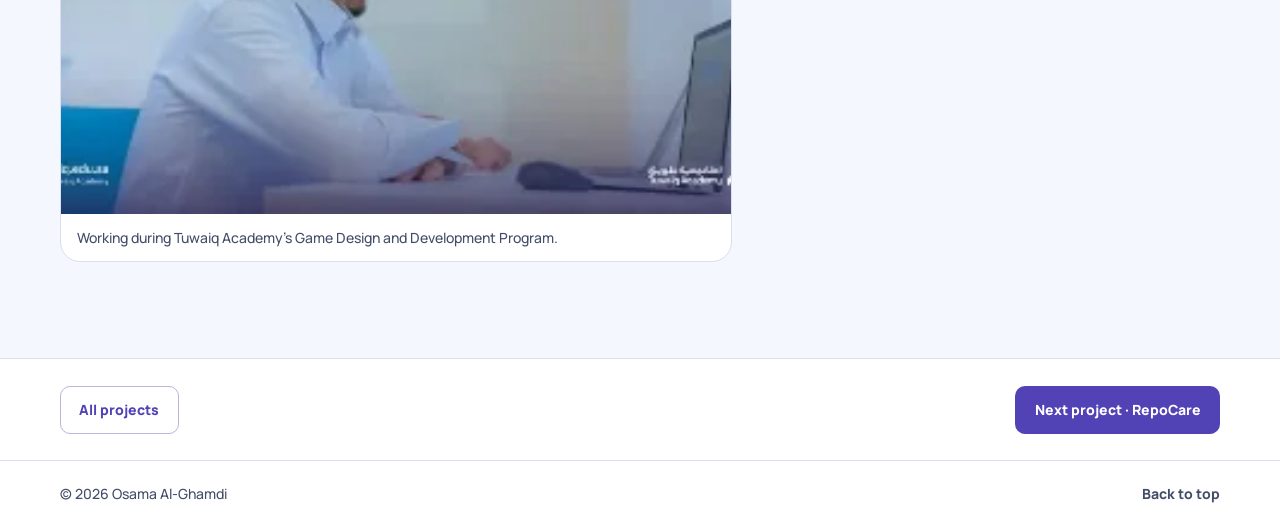
==== commit f3beb174: "Refresh project covers and replace the portfolio CV" ====
--- a/projects/15-min/index.html
+++ b/projects/15-min/index.html
@@ -40,7 +40,7 @@
               <a class="button" href="../../assets/certificates/game-design-tuwaiq.pdf" target="_blank" rel="noopener">View certificate</a>
             </div>
           </div>
-          <figure class="case-photo"><a class="photo-link" href="media/tuwaiq-academy.webp" aria-label="Open full project photo"><img src="media/tuwaiq-academy.webp" alt="Osama working at a laptop during the Tuwaiq Academy program" width="320" height="180" fetchpriority="high"></a><figcaption>Working during Tuwaiq Academy’s Game Design and Development Program.</figcaption></figure>
+          <figure class="case-photo case-cover"><img src="../../assets/images/project-covers/15-min.webp" alt="Tuwaiq Academy artwork from the game development certificate" width="1320" height="800" fetchpriority="high"></figure>
         </div>
       </div>
       <dl class="container case-facts">
@@ -61,6 +61,14 @@
       </div>
     </section>
 
+    <section class="section section-muted" aria-labelledby="gallery-title">
+      <div class="container">
+        <div class="section-heading"><h2 id="gallery-title">Project gallery</h2></div>
+        <div class="case-gallery">
+          <figure class="case-photo event-photo"><a class="photo-link" href="media/tuwaiq-academy.webp" aria-label="Open full project photo"><img src="media/tuwaiq-academy.webp" alt="Osama working at a laptop during the Tuwaiq Academy program" width="320" height="180" loading="lazy" decoding="async"></a><figcaption>Working during Tuwaiq Academy’s Game Design and Development Program.</figcaption></figure>
+        </div>
+      </div>
+    </section>
     <div class="container case-next">
       <a class="button button-outline" href="../../index.html#projects">All projects</a>
       <a class="button" href="../repocare/index.html">Next project · RepoCare</a>
--- a/css/style.css
+++ b/css/style.css
@@ -454,26 +454,6 @@
   object-fit: cover;
 }
 
-.repocare-visual img {
-  object-position: center 55%;
-}
-
-.rafiq-visual, .airquest-visual {
-  background: var(--accent-soft);
-}
-
-.rafiq-visual img {
-  object-position: center 62%;
-}
-
-.airquest-visual img {
-  object-position: center 44%;
-}
-
-.tuwaiq-visual img {
-  object-position: center 48%;
-}
-
 .project-content {
   display: flex;
   flex-grow: 1;
@@ -976,27 +956,9 @@
   font-size: .875rem;
 }
 
-.case-layout .case-photo img {
-  aspect-ratio: 1.35;
+.case-cover img {
+  aspect-ratio: 1.65;
   object-fit: cover;
-  object-position: center 55%;
-}
-
-.case-rafiq-al-hajj .case-layout img,
-.case-airquest .case-layout img {
-  aspect-ratio: 1.04;
-}
-
-.case-rafiq-al-hajj .case-layout img {
-  object-position: center 62%;
-}
-
-.case-airquest .case-layout img {
-  object-position: center 43%;
-}
-
-.case-15-min .case-layout img {
-  aspect-ratio: 16 / 9;
 }
 
 .case-facts {
@@ -1047,12 +1009,40 @@
   margin-top: .65rem;
 }
 
-.case-gallery .case-photo {
-  width: min(100%, var(--gallery-width, 900px));
-}
-
-.case-repocare {
-  --gallery-width: 1304px;
+.case-gallery {
+  display: grid;
+  grid-template-columns: repeat(2, minmax(0, 1fr));
+  gap: clamp(1rem, 3vw, 2rem);
+  align-items: start;
+}
+
+.case-gallery .case-photo:only-child {
+  grid-column: 1 / -1;
+  width: min(100%, 42rem);
+}
+
+.case-gallery img {
+  aspect-ratio: 1.55;
+  object-fit: contain;
+  background: var(--surface-muted);
+}
+
+.case-gallery .event-photo img,
+.case-gallery .stage-photo img {
+  object-fit: cover;
+}
+
+.case-rafiq-al-hajj .event-photo img {
+  object-position: center 64%;
+}
+
+.case-airquest .event-photo img,
+.case-airquest .stage-photo img {
+  aspect-ratio: 1.15;
+}
+
+.case-airquest .event-photo img {
+  object-position: center 42%;
 }
 
 .photo-link {
@@ -1062,10 +1052,6 @@
 
 .photo-link:focus-visible {
   outline-offset: -4px;
-}
-
-.case-airquest .case-gallery .case-photo {
-  max-width: 27rem;
 }
 
 .case-next {
@@ -1077,7 +1063,7 @@
 }
 
 @media (max-width: 700px) {
-  .case-layout, .case-notes {
+  .case-layout, .case-notes, .case-gallery {
     grid-template-columns: minmax(0, 1fr);
   }
 
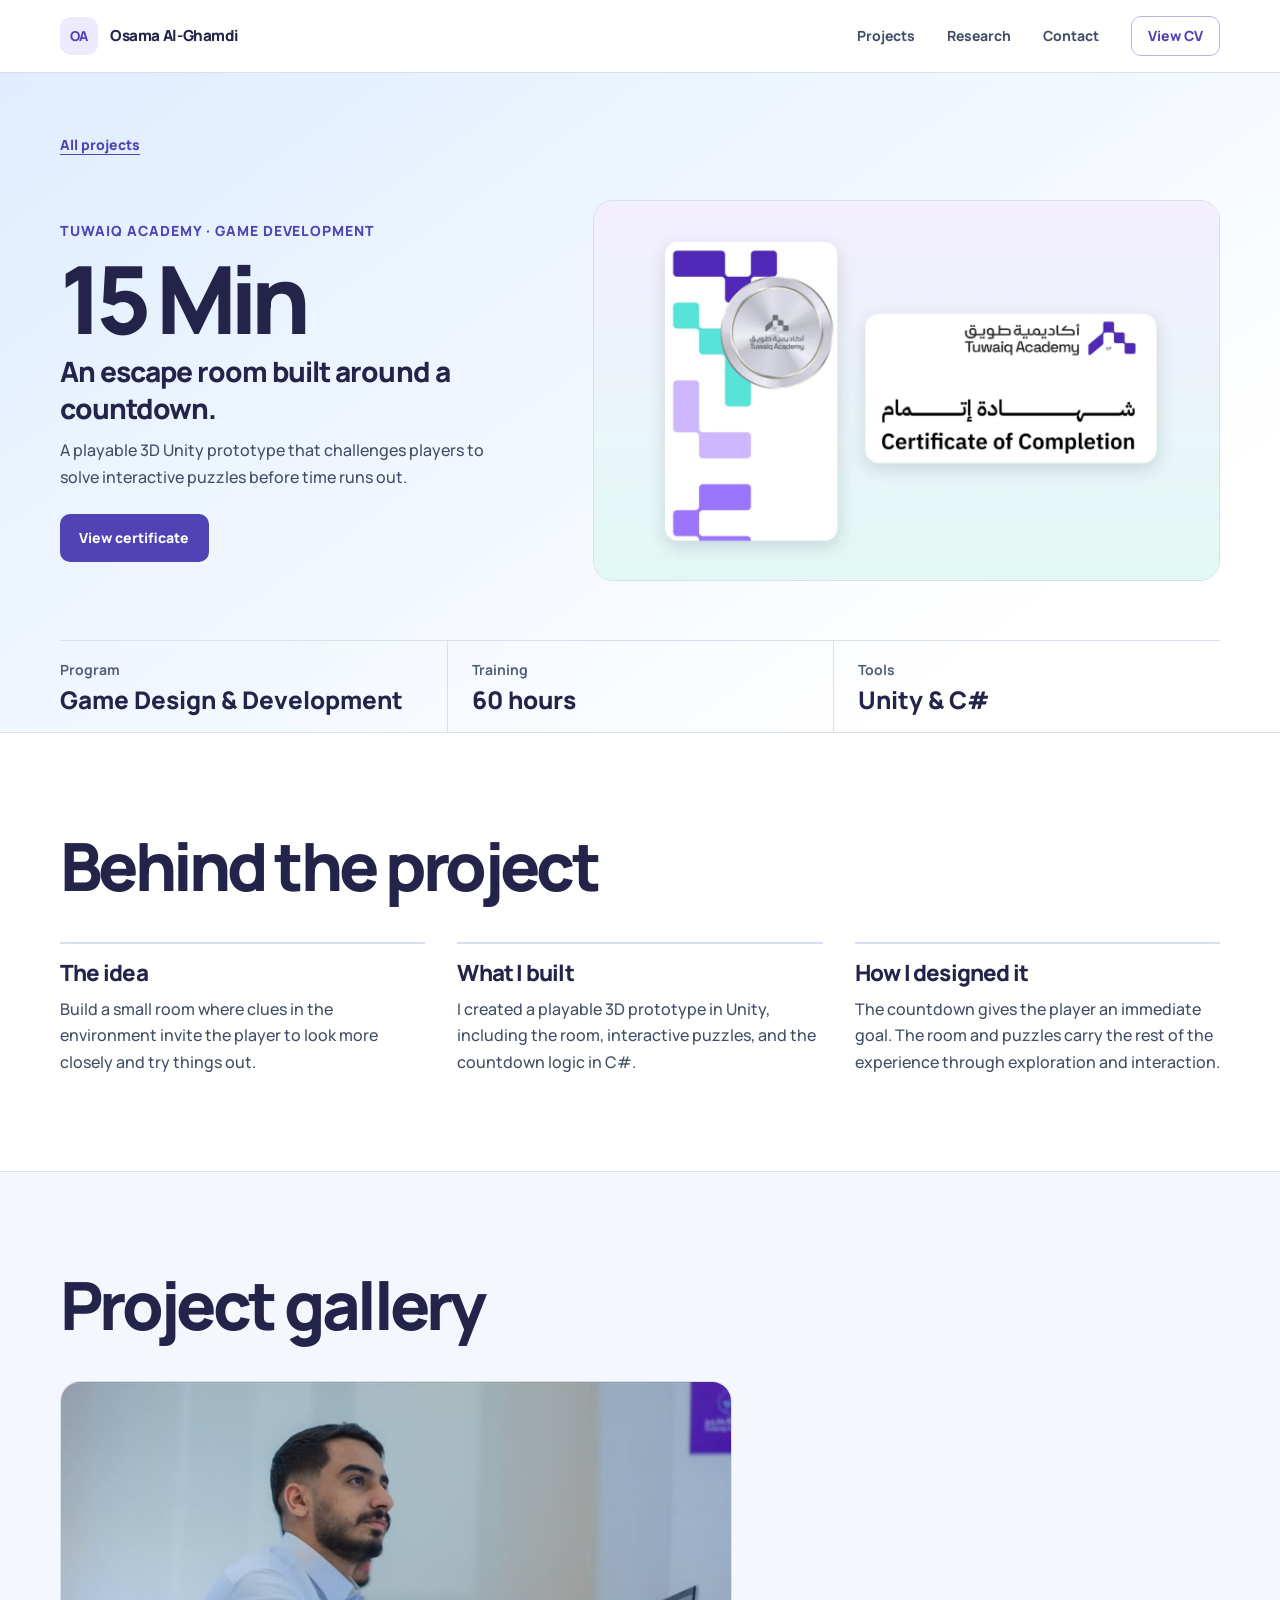
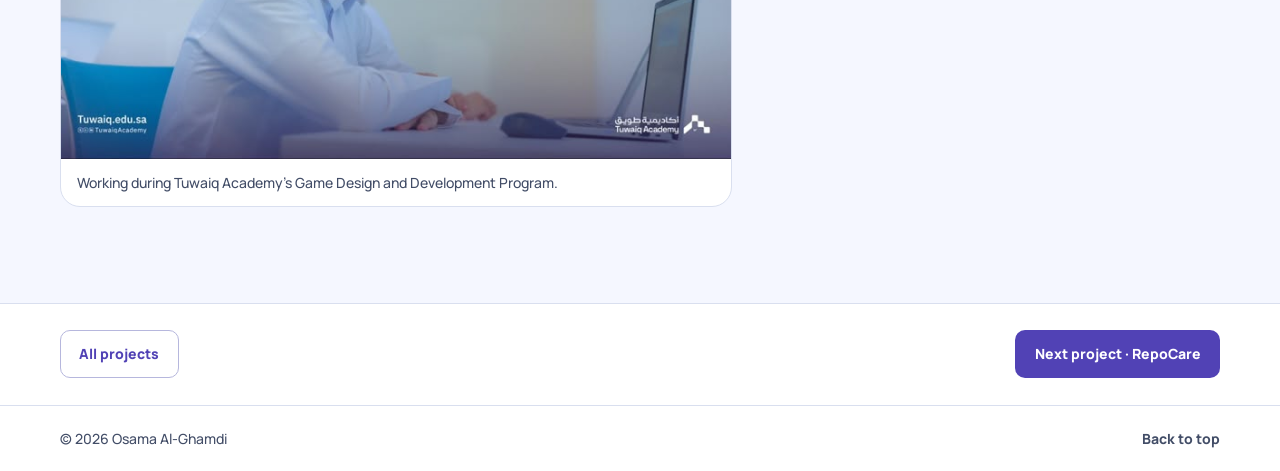
==== commit bfc1f589: "Frame Riyadh Air portraits and update the Tuwaiq photo" ====
--- a/projects/15-min/index.html
+++ b/projects/15-min/index.html
@@ -65,7 +65,7 @@
       <div class="container">
         <div class="section-heading"><h2 id="gallery-title">Project gallery</h2></div>
         <div class="case-gallery">
-          <figure class="case-photo event-photo"><a class="photo-link" href="media/tuwaiq-academy.webp" aria-label="Open full project photo"><img src="media/tuwaiq-academy.webp" alt="Osama working at a laptop during the Tuwaiq Academy program" width="320" height="180" loading="lazy" decoding="async"></a><figcaption>Working during Tuwaiq Academy’s Game Design and Development Program.</figcaption></figure>
+          <figure class="case-photo event-photo"><a class="photo-link" href="media/tuwaiq-academy.jpg" aria-label="Open full project photo"><img src="media/tuwaiq-academy.jpg" alt="Osama working at a laptop during the Tuwaiq Academy program" width="740" height="1600" loading="lazy" decoding="async"></a><figcaption>Working during Tuwaiq Academy’s Game Design and Development Program.</figcaption></figure>
         </div>
       </div>
     </section>
--- a/css/style.css
+++ b/css/style.css
@@ -1036,13 +1036,20 @@
   object-position: center 64%;
 }
 
-.case-airquest .event-photo img,
-.case-airquest .stage-photo img {
-  aspect-ratio: 1.15;
-}
-
-.case-airquest .event-photo img {
-  object-position: center 42%;
+.case-airquest .case-gallery {
+  max-width: 54rem;
+  margin-inline: auto;
+}
+
+.case-airquest .case-gallery img {
+  aspect-ratio: 9 / 16;
+  object-fit: contain;
+}
+
+.case-15-min .event-photo img {
+  /* Frame the 740 × 416 photo inside the original 740 × 1600 screenshot. */
+  aspect-ratio: 740 / 416;
+  object-position: center 51.01%;
 }
 
 .photo-link {
